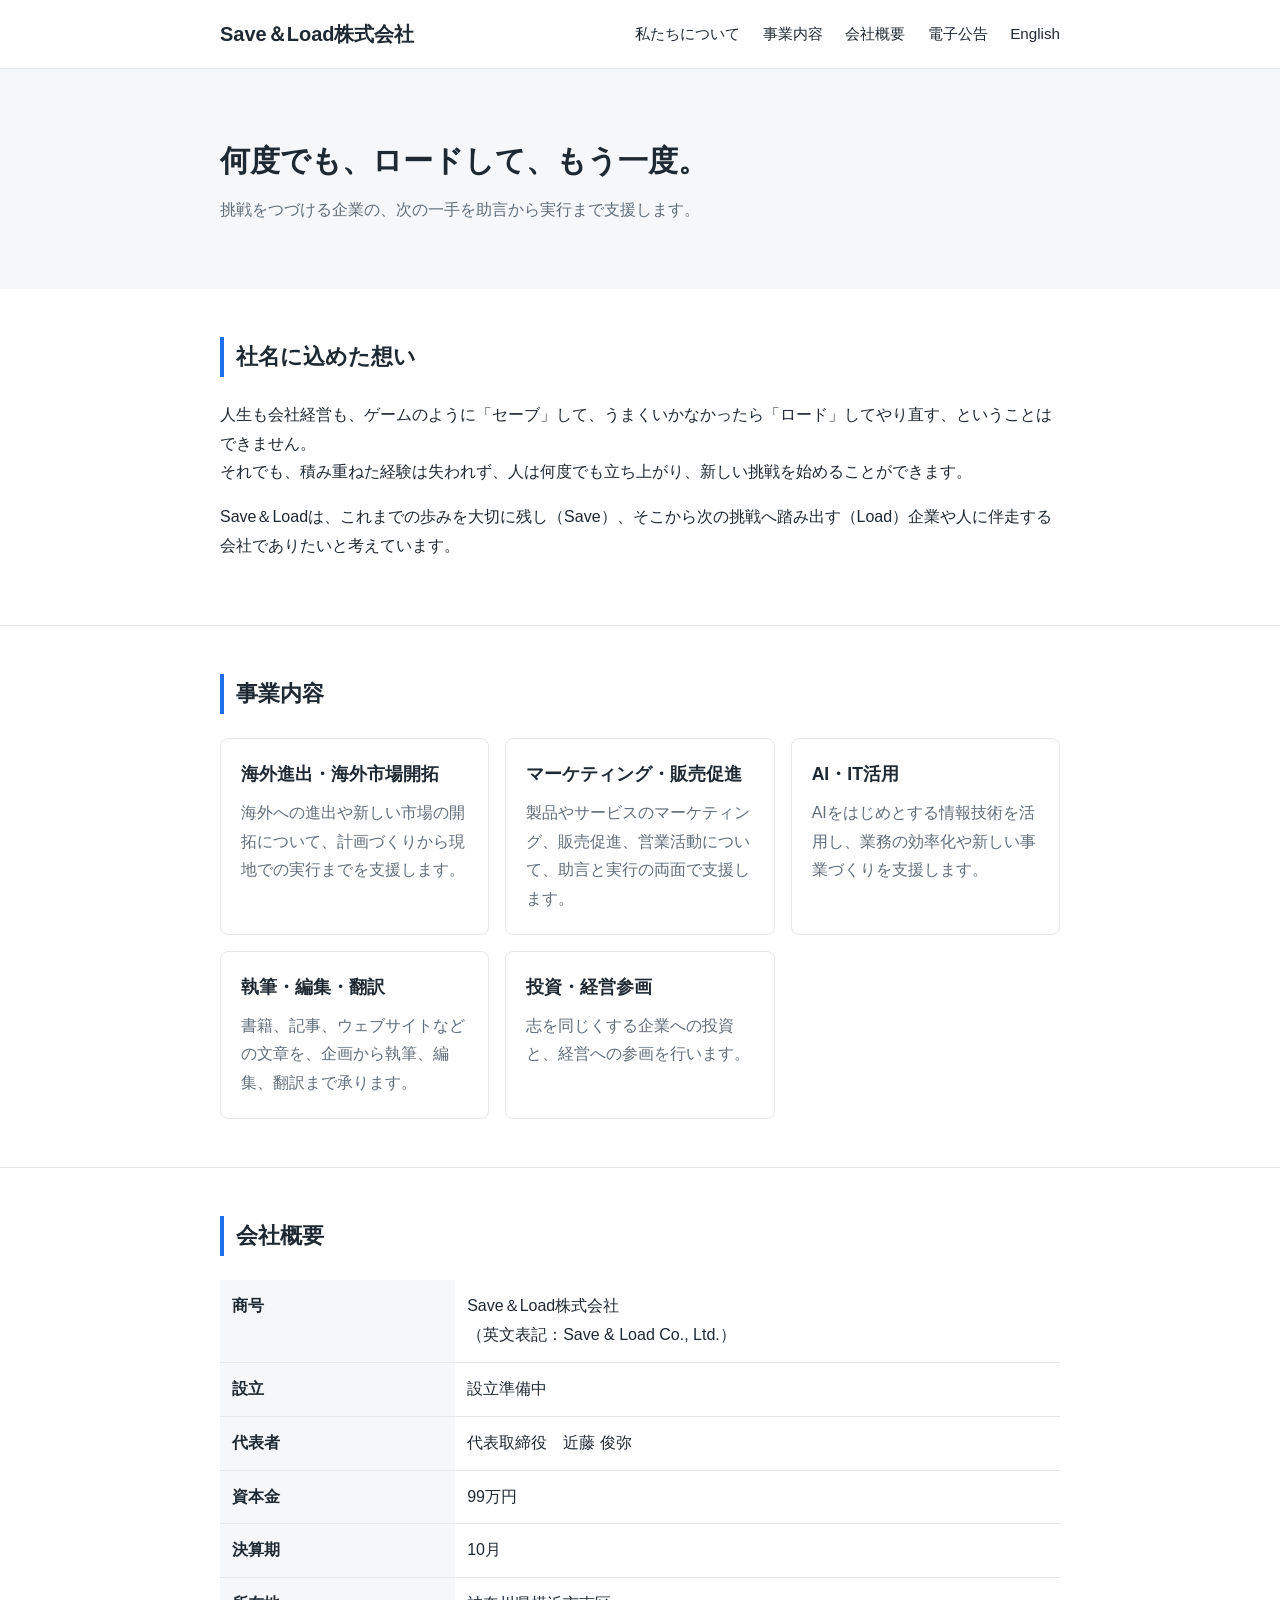
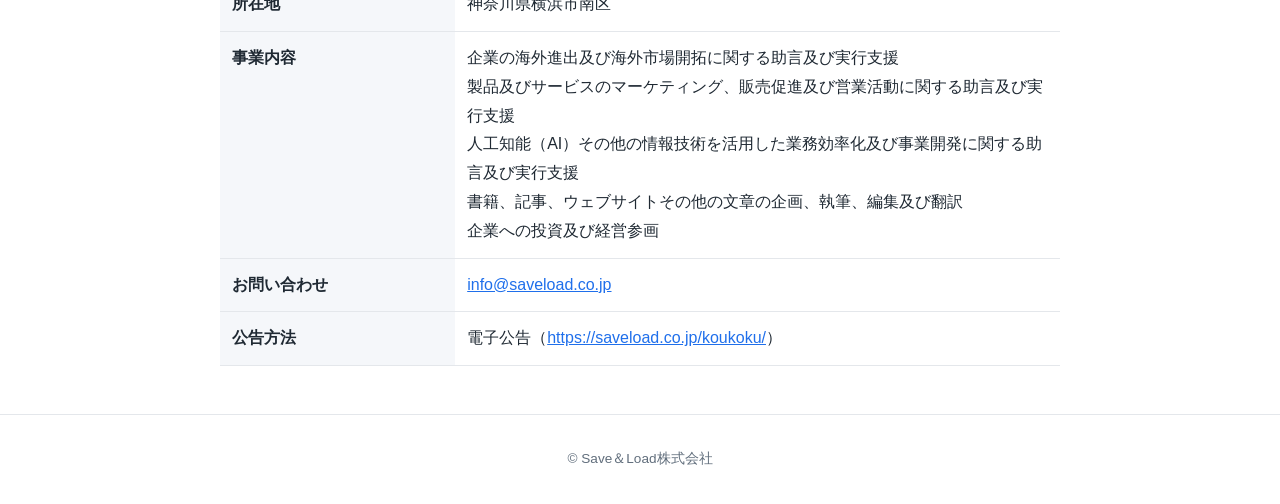
==== index.html @ 1bdacc50 "Add files via upload" ====
<!DOCTYPE html>
<html lang="ja">
<head>
<meta charset="UTF-8">
<meta name="viewport" content="width=device-width,initial-scale=1">
<title>Save＆Load株式会社</title>
<meta name="description" content="Save＆Load株式会社は、海外進出、マーケティング・販売、AI活用による業務効率化と事業開発、執筆・編集・翻訳を、助言から実行まで支援します。">
<link rel="alternate" hreflang="en" href="/en/">
<link rel="stylesheet" href="/style.css">
</head>
<body>
<header>
  <div class="wrap">
    <a class="logo" href="/">Save＆Load株式会社</a>
    <nav>
      <a href="#concept">私たちについて</a>
      <a href="#business">事業内容</a>
      <a href="#about">会社概要</a>
      <a href="/koukoku/">電子公告</a>
      <a href="/en/">English</a>
    </nav>
  </div>
</header>

<div class="hero">
  <div class="wrap">
    <h1>何度でも、ロードして、もう一度。</h1>
    <p>挑戦をつづける企業の、次の一手を助言から実行まで支援します。</p>
  </div>
</div>

<main>
  <section id="concept">
    <div class="wrap">
      <h2>社名に込めた想い</h2>
      <p>人生も会社経営も、ゲームのように「セーブ」して、うまくいかなかったら「ロード」してやり直す、ということはできません。<br>
      それでも、積み重ねた経験は失われず、人は何度でも立ち上がり、新しい挑戦を始めることができます。</p>
      <p>Save＆Loadは、これまでの歩みを大切に残し（Save）、そこから次の挑戦へ踏み出す（Load）企業や人に伴走する会社でありたいと考えています。</p>
    </div>
  </section>

  <section id="business">
    <div class="wrap">
      <h2>事業内容</h2>
      <div class="cards">
        <div class="card"><h3>海外進出・海外市場開拓</h3><p>海外への進出や新しい市場の開拓について、計画づくりから現地での実行までを支援します。</p></div>
        <div class="card"><h3>マーケティング・販売促進</h3><p>製品やサービスのマーケティング、販売促進、営業活動について、助言と実行の両面で支援します。</p></div>
        <div class="card"><h3>AI・IT活用</h3><p>AIをはじめとする情報技術を活用し、業務の効率化や新しい事業づくりを支援します。</p></div>
        <div class="card"><h3>執筆・編集・翻訳</h3><p>書籍、記事、ウェブサイトなどの文章を、企画から執筆、編集、翻訳まで承ります。</p></div>
        <div class="card"><h3>投資・経営参画</h3><p>志を同じくする企業への投資と、経営への参画を行います。</p></div>
      </div>
    </div>
  </section>

  <section id="about">
    <div class="wrap">
      <h2>会社概要</h2>
      <table>
        <tr><th>商号</th><td>Save＆Load株式会社<br>（英文表記：Save &amp; Load Co., Ltd.）</td></tr>
        <tr><th>設立</th><td>設立準備中</td></tr>
        <tr><th>代表者</th><td>代表取締役　近藤 俊弥</td></tr>
        <tr><th>資本金</th><td>99万円</td></tr>
        <tr><th>決算期</th><td>10月</td></tr>
        <!-- 番地まで載せる場合は「〒232-0064 神奈川県横浜市南区別所3-1-19」に書き換え -->
        <tr><th>所在地</th><td>神奈川県横浜市南区</td></tr>
        <tr><th>事業内容</th><td>
          企業の海外進出及び海外市場開拓に関する助言及び実行支援<br>
          製品及びサービスのマーケティング、販売促進及び営業活動に関する助言及び実行支援<br>
          人工知能（AI）その他の情報技術を活用した業務効率化及び事業開発に関する助言及び実行支援<br>
          書籍、記事、ウェブサイトその他の文章の企画、執筆、編集及び翻訳<br>
          企業への投資及び経営参画
        </td></tr>
        <tr><th>お問い合わせ</th><td><a href="mailto:info@saveload.co.jp">info@saveload.co.jp</a></td></tr>
        <tr><th>公告方法</th><td>電子公告（<a href="/koukoku/">https://saveload.co.jp/koukoku/</a>）</td></tr>
      </table>
    </div>
  </section>
</main>

<footer>
  <div class="wrap">&copy; Save＆Load株式会社</div>
</footer>
</body>
</html>
---- style.css ----
:root{--fg:#1f2933;--muted:#616e7c;--line:#e4e7eb;--accent:#1f6feb;--bg:#fff;--soft:#f5f7fa}
*{box-sizing:border-box}
body{margin:0;font-family:"Hiragino Kaku Gothic ProN","Hiragino Sans","Noto Sans JP",Meiryo,sans-serif;color:var(--fg);background:var(--bg);line-height:1.8}
a{color:var(--accent)}
.wrap{max-width:880px;margin:0 auto;padding:0 20px}
header{border-bottom:1px solid var(--line)}
header .wrap{display:flex;justify-content:space-between;align-items:center;flex-wrap:wrap;gap:8px;padding-top:16px;padding-bottom:16px}
.logo{font-weight:700;font-size:1.25rem;text-decoration:none;color:var(--fg)}
nav a{margin-left:18px;text-decoration:none;color:var(--fg);font-size:.95rem}
nav a:hover{color:var(--accent)}
.hero{background:var(--soft);padding:64px 0}
.hero h1{margin:0 0 8px;font-size:1.9rem}
.hero p{margin:0;color:var(--muted)}
section{padding:48px 0;border-bottom:1px solid var(--line)}
h2{font-size:1.4rem;margin:0 0 24px;padding-left:12px;border-left:4px solid var(--accent)}
table{width:100%;border-collapse:collapse}
th,td{text-align:left;vertical-align:top;padding:12px;border-bottom:1px solid var(--line)}
th{width:28%;background:var(--soft);font-weight:600}
.cards{display:grid;grid-template-columns:repeat(auto-fit,minmax(240px,1fr));gap:16px}
.card{border:1px solid var(--line);border-radius:8px;padding:20px}
.card h3{margin:0 0 8px;font-size:1.1rem}
.card p{margin:0;color:var(--muted)}
.notice-list{list-style:none;padding:0;margin:0}
.notice-list li{display:flex;gap:16px;padding:14px 0;border-bottom:1px solid var(--line);flex-wrap:wrap}
.notice-list time{color:var(--muted);min-width:110px}
.note{font-size:.9rem;color:var(--muted)}
footer{padding:32px 0;color:var(--muted);font-size:.85rem;text-align:center}
@media(max-width:600px){th,td{display:block;width:100%}th{border-bottom:none}nav a{margin:0 14px 0 0}}
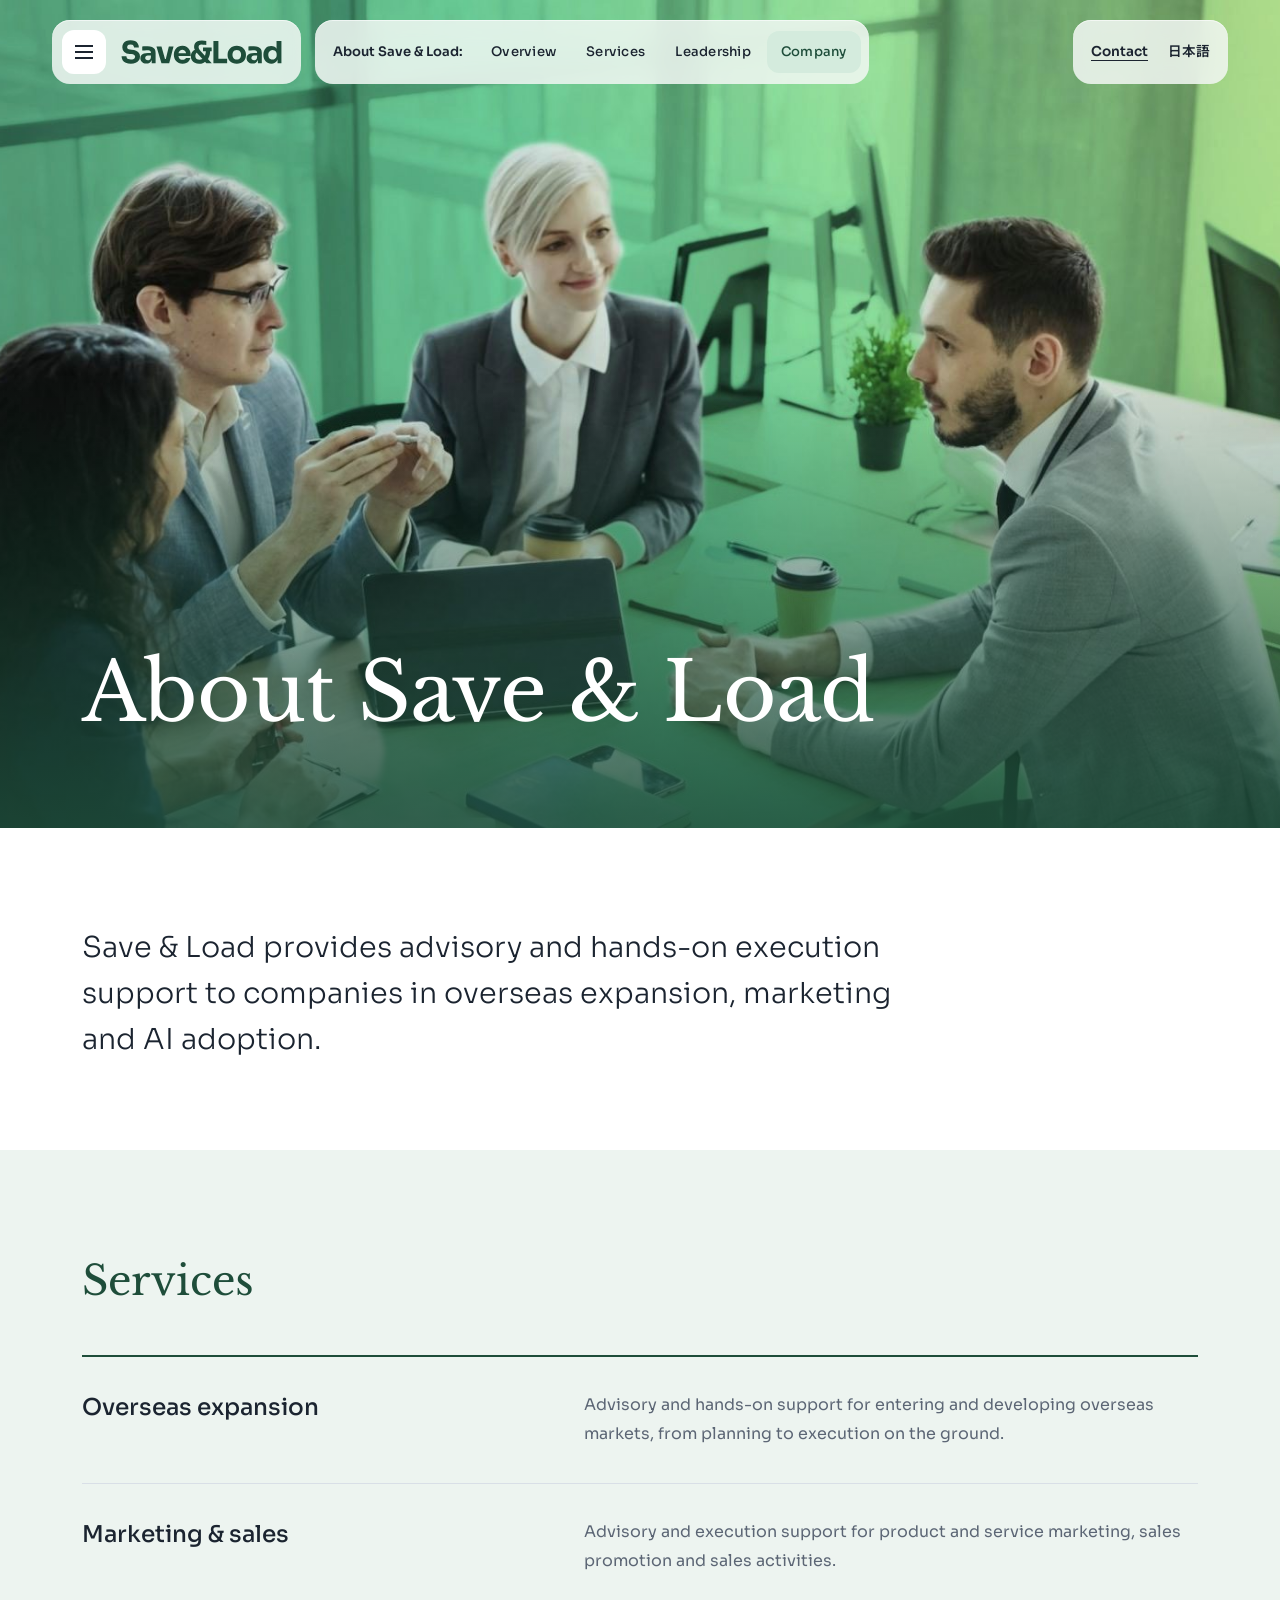
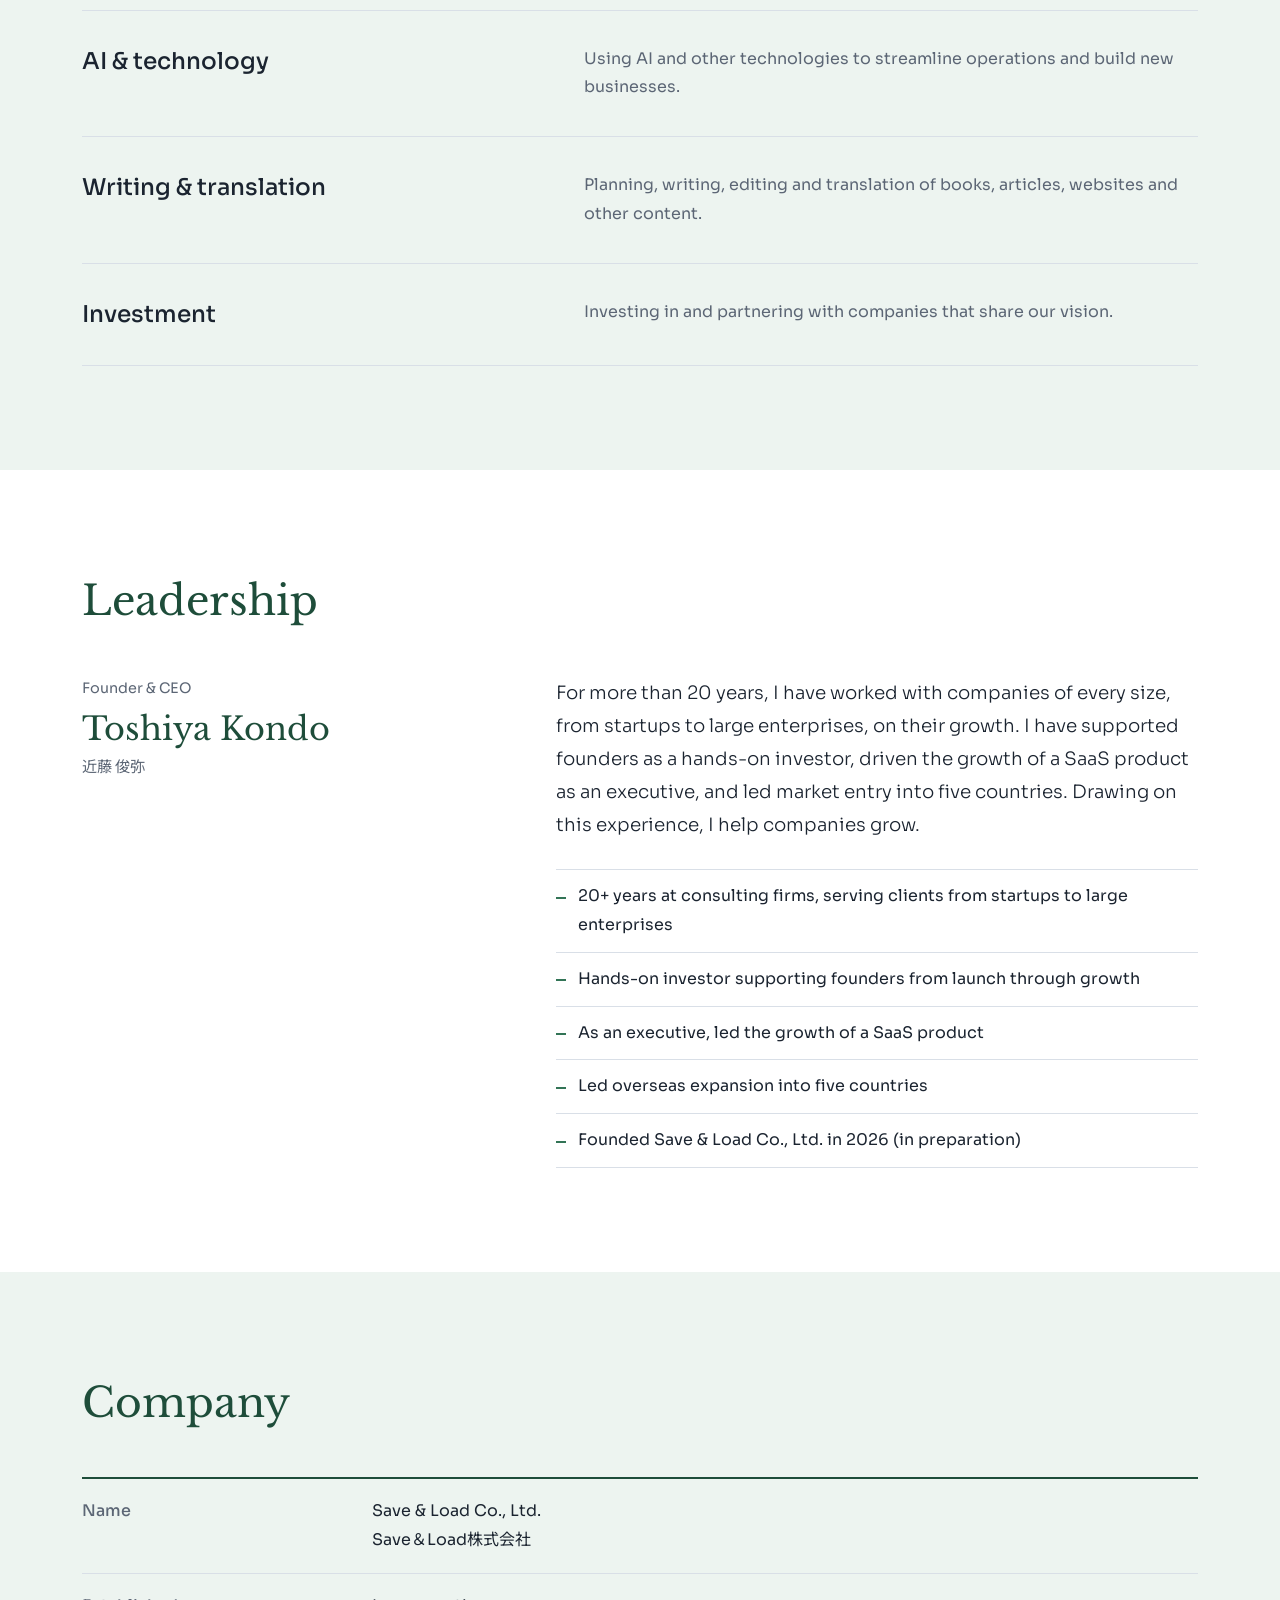
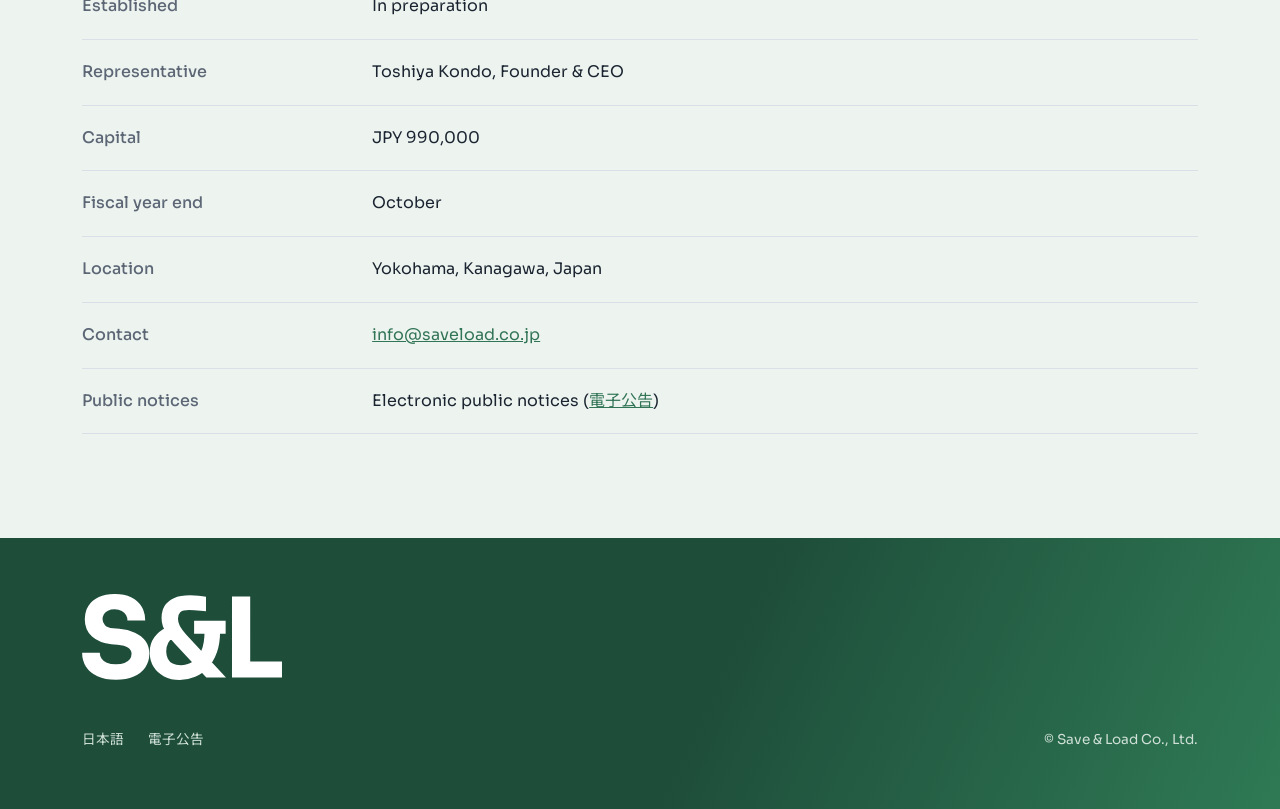
==== commit 9c15dd97: "Add files via upload" ====
--- a/index.html
+++ b/index.html
@@ -1,84 +1,118 @@
 <!DOCTYPE html>
-<html lang="ja">
+<html lang="en">
 <head>
 <meta charset="UTF-8">
 <meta name="viewport" content="width=device-width,initial-scale=1">
-<title>Save＆Load株式会社</title>
-<meta name="description" content="Save＆Load株式会社は、海外進出、マーケティング・販売、AI活用による業務効率化と事業開発、執筆・編集・翻訳を、助言から実行まで支援します。">
-<link rel="alternate" hreflang="en" href="/en/">
+<title>Save &amp; Load Co., Ltd.</title>
+<meta name="description" content="Save & Load Co., Ltd. provides advisory and hands-on execution support for overseas expansion, marketing and sales, AI adoption, and writing and translation.">
+<link rel="icon" href="/favicon.svg" type="image/svg+xml">
+<link rel="apple-touch-icon" href="/apple-touch-icon.png">
+<meta property="og:type" content="website">
+<meta property="og:title" content="Save &amp; Load Co., Ltd.">
+<meta property="og:description" content="Save & Load Co., Ltd. provides advisory and hands-on execution support for overseas expansion, marketing and sales, AI adoption, and writing and translation.">
+<meta property="og:image" content="https://saveload.co.jp/og.png">
+<meta name="twitter:card" content="summary_large_image">
+<link rel="alternate" hreflang="en" href="https://saveload.co.jp/">
+<link rel="alternate" hreflang="ja" href="https://saveload.co.jp/ja/">
 <link rel="stylesheet" href="/style.css">
 </head>
 <body>
-<header>
+<header class="topbar">
   <div class="wrap">
-    <a class="logo" href="/">Save＆Load株式会社</a>
-    <nav>
-      <a href="#concept">私たちについて</a>
-      <a href="#business">事業内容</a>
-      <a href="#about">会社概要</a>
-      <a href="/koukoku/">電子公告</a>
-      <a href="/en/">English</a>
+    <div class="panel brand">
+      <button class="menu-btn" type="button" aria-label="Menu" aria-expanded="false" aria-controls="drawer"><span></span></button>
+      <a href="/"><img src="/logo.svg" alt="Save &amp; Load"></a>
+    </div>
+    <nav class="panel nav" aria-label="About Save &amp; Load">
+      <span class="nav-label">About Save &amp; Load:</span>
+      <ul><li><a href="#overview" class="active">Overview</a></li><li><a href="#services">Services</a></li><li><a href="#leadership">Leadership</a></li><li><a href="#company">Company</a></li></ul>
     </nav>
+    <div class="panel tools"><a href="mailto:info@saveload.co.jp" class="cta">Contact</a><a href="/ja/" lang="ja">日本語</a></div>
   </div>
+  <nav class="drawer" id="drawer" aria-label="Menu"><ul><li><a href="#overview">Overview</a></li><li><a href="#services">Services</a></li><li><a href="#leadership">Leadership</a></li><li><a href="#company">Company</a></li><li><a href="mailto:info@saveload.co.jp">Contact</a></li><li><a href="/ja/">日本語</a></li></ul></nav>
 </header>
+<main>
+  <div class="hero" style="--photo:url(/hero.jpg)">
+    <div class="wrap"><h1>About <span style="white-space:nowrap">Save &amp; Load</span></h1></div>
+  </div>
 
-<div class="hero">
-  <div class="wrap">
-    <h1>何度でも、ロードして、もう一度。</h1>
-    <p>挑戦をつづける企業の、次の一手を助言から実行まで支援します。</p>
+  <div class="intro" id="overview">
+    <div class="wrap">
+      <p class="statement">Save &amp; Load provides advisory and hands-on execution support to companies in overseas expansion, marketing and AI adoption.</p>
+    </div>
   </div>
-</div>
 
-<main>
-  <section id="concept">
+  <section id="services" class="tint">
     <div class="wrap">
-      <h2>社名に込めた想い</h2>
-      <p>人生も会社経営も、ゲームのように「セーブ」して、うまくいかなかったら「ロード」してやり直す、ということはできません。<br>
-      それでも、積み重ねた経験は失われず、人は何度でも立ち上がり、新しい挑戦を始めることができます。</p>
-      <p>Save＆Loadは、これまでの歩みを大切に残し（Save）、そこから次の挑戦へ踏み出す（Load）企業や人に伴走する会社でありたいと考えています。</p>
+      <div class="sec-head"><h2>Services</h2></div>
+      <ul class="services">
+        <li><h3>Overseas expansion</h3><p>Advisory and hands-on support for entering and developing overseas markets, from planning to execution on the ground.</p></li>
+        <li><h3>Marketing &amp; sales</h3><p>Advisory and execution support for product and service marketing, sales promotion and sales activities.</p></li>
+        <li><h3>AI &amp; technology</h3><p>Using AI and other technologies to streamline operations and build new businesses.</p></li>
+        <li><h3>Writing &amp; translation</h3><p>Planning, writing, editing and translation of books, articles, websites and other content.</p></li>
+        <li><h3>Investment</h3><p>Investing in and partnering with companies that share our vision.</p></li>
+      </ul>
     </div>
   </section>
 
-  <section id="business">
+  <section id="leadership">
     <div class="wrap">
-      <h2>事業内容</h2>
-      <div class="cards">
-        <div class="card"><h3>海外進出・海外市場開拓</h3><p>海外への進出や新しい市場の開拓について、計画づくりから現地での実行までを支援します。</p></div>
-        <div class="card"><h3>マーケティング・販売促進</h3><p>製品やサービスのマーケティング、販売促進、営業活動について、助言と実行の両面で支援します。</p></div>
-        <div class="card"><h3>AI・IT活用</h3><p>AIをはじめとする情報技術を活用し、業務の効率化や新しい事業づくりを支援します。</p></div>
-        <div class="card"><h3>執筆・編集・翻訳</h3><p>書籍、記事、ウェブサイトなどの文章を、企画から執筆、編集、翻訳まで承ります。</p></div>
-        <div class="card"><h3>投資・経営参画</h3><p>志を同じくする企業への投資と、経営への参画を行います。</p></div>
+      <div class="sec-head"><h2>Leadership</h2></div>
+      <div class="profile">
+        <div class="who">
+          <p class="role">Founder &amp; CEO</p>
+          <p class="name">Toshiya Kondo</p>
+          <p class="alt" lang="ja">近藤 俊弥</p>
+        </div>
+        <div class="msg">
+          <p>For more than 20 years, I have worked with companies of every size, from startups to large enterprises, on their growth. I have supported founders as a hands-on investor, driven the growth of a SaaS product as an executive, and led market entry into five countries. Drawing on this experience, I help companies grow.</p>
+          <ul class="career highlights">
+            <li>20+ years at consulting firms, serving clients from startups to large enterprises</li>
+            <li>Hands-on investor supporting founders from launch through growth</li>
+            <li>As an executive, led the growth of a SaaS product</li>
+            <li>Led overseas expansion into five countries</li>
+            <li>Founded Save &amp; Load Co., Ltd. in 2026 (in preparation)</li>
+          </ul>
+        </div>
       </div>
     </div>
   </section>
 
-  <section id="about">
+  <section id="company" class="tint">
     <div class="wrap">
-      <h2>会社概要</h2>
-      <table>
-        <tr><th>商号</th><td>Save＆Load株式会社<br>（英文表記：Save &amp; Load Co., Ltd.）</td></tr>
-        <tr><th>設立</th><td>設立準備中</td></tr>
-        <tr><th>代表者</th><td>代表取締役　近藤 俊弥</td></tr>
-        <tr><th>資本金</th><td>99万円</td></tr>
-        <tr><th>決算期</th><td>10月</td></tr>
-        <!-- 番地まで載せる場合は「〒232-0064 神奈川県横浜市南区別所3-1-19」に書き換え -->
-        <tr><th>所在地</th><td>神奈川県横浜市南区</td></tr>
-        <tr><th>事業内容</th><td>
-          企業の海外進出及び海外市場開拓に関する助言及び実行支援<br>
-          製品及びサービスのマーケティング、販売促進及び営業活動に関する助言及び実行支援<br>
-          人工知能（AI）その他の情報技術を活用した業務効率化及び事業開発に関する助言及び実行支援<br>
-          書籍、記事、ウェブサイトその他の文章の企画、執筆、編集及び翻訳<br>
-          企業への投資及び経営参画
-        </td></tr>
-        <tr><th>お問い合わせ</th><td><a href="mailto:info@saveload.co.jp">info@saveload.co.jp</a></td></tr>
-        <tr><th>公告方法</th><td>電子公告（<a href="/koukoku/">https://saveload.co.jp/koukoku/</a>）</td></tr>
+      <div class="sec-head"><h2>Company</h2></div>
+      <table class="info">
+        <tr><th>Name</th><td>Save &amp; Load Co., Ltd.<br><span lang="ja">Save＆Load株式会社</span></td></tr>
+        <tr><th>Established</th><td>In preparation</td></tr>
+        <tr><th>Representative</th><td>Toshiya Kondo, Founder &amp; CEO</td></tr>
+        <tr><th>Capital</th><td>JPY 990,000</td></tr>
+        <tr><th>Fiscal year end</th><td>October</td></tr>
+        <tr><th>Location</th><td>Yokohama, Kanagawa, Japan</td></tr>
+        <tr><th>Contact</th><td><a href="mailto:info@saveload.co.jp">info@saveload.co.jp</a></td></tr>
+        <tr><th>Public notices</th><td>Electronic public notices (<a href="/koukoku/" lang="ja">電子公告</a>)</td></tr>
       </table>
     </div>
   </section>
 </main>
 
 <footer>
-  <div class="wrap">&copy; Save＆Load株式会社</div>
+  <div class="wrap foot-mark"><img class="mark" src="/mark-white.svg" alt="Save &amp; Load"></div>
+  <div class="wrap">
+    <nav aria-label="Footer"><a href="/ja/" lang="ja">日本語</a><a href="/koukoku/" lang="ja">電子公告</a></nav>
+    <span>&copy; Save &amp; Load Co., Ltd.</span>
+  </div>
 </footer>
+<script>
+(function(){
+  var btn=document.querySelector('.menu-btn'),dr=document.getElementById('drawer');
+  btn.addEventListener('click',function(){var o=dr.classList.toggle('open');btn.setAttribute('aria-expanded',o)});
+  dr.addEventListener('click',function(e){if(e.target.tagName==='A'){dr.classList.remove('open');btn.setAttribute('aria-expanded','false')}});
+  var links=[].slice.call(document.querySelectorAll('.nav a[href^="#"]'));
+  if(!('IntersectionObserver' in window)||!links.length)return;
+  var map={};links.forEach(function(a){map[a.getAttribute('href').slice(1)]=a});
+  var io=new IntersectionObserver(function(es){es.forEach(function(e){if(e.isIntersecting){links.forEach(function(l){l.classList.remove('active')});var a=map[e.target.id];if(a)a.classList.add('active')}})},{rootMargin:'-45% 0px -50% 0px'});
+  Object.keys(map).forEach(function(id){var s=document.getElementById(id);if(s)io.observe(s)});
+})();
+</script>
 </body>
 </html>
--- a/style.css
+++ b/style.css
@@ -1,28 +1,130 @@
-:root{--fg:#1f2933;--muted:#616e7c;--line:#e4e7eb;--accent:#1f6feb;--bg:#fff;--soft:#f5f7fa}
+@import url("https://fonts.googleapis.com/css2?family=Sora:wght@300;400;500;600&family=Libre+Baskerville&family=Noto+Sans+JP:wght@300;400;500;700&family=Noto+Serif+JP:wght@500;600&display=swap");
+
+/* 蒼 (ao) palette — the traditional green-leaning blue */
+:root{
+  --ao:#327456;
+  --ao-deep:#1E4D3A;
+  --ao-pale:#EDF4F0;
+  --ink:#1B2430;
+  --muted:#5C6675;
+  --line:#D9DFE7;
+  --glass:rgba(244,247,245,.86);
+  --serif:"Libre Baskerville","Noto Serif JP",serif;
+  --sans:"Sora","Noto Sans JP","Hiragino Sans",sans-serif;
+}
+:lang(ja){--sans:"Noto Sans JP","Sora","Hiragino Sans",sans-serif;--serif:"Noto Serif JP","Libre Baskerville",serif}
 *{box-sizing:border-box}
-body{margin:0;font-family:"Hiragino Kaku Gothic ProN","Hiragino Sans","Noto Sans JP",Meiryo,sans-serif;color:var(--fg);background:var(--bg);line-height:1.8}
-a{color:var(--accent)}
-.wrap{max-width:880px;margin:0 auto;padding:0 20px}
-header{border-bottom:1px solid var(--line)}
-header .wrap{display:flex;justify-content:space-between;align-items:center;flex-wrap:wrap;gap:8px;padding-top:16px;padding-bottom:16px}
-.logo{font-weight:700;font-size:1.25rem;text-decoration:none;color:var(--fg)}
-nav a{margin-left:18px;text-decoration:none;color:var(--fg);font-size:.95rem}
-nav a:hover{color:var(--accent)}
-.hero{background:var(--soft);padding:64px 0}
-.hero h1{margin:0 0 8px;font-size:1.9rem}
-.hero p{margin:0;color:var(--muted)}
-section{padding:48px 0;border-bottom:1px solid var(--line)}
-h2{font-size:1.4rem;margin:0 0 24px;padding-left:12px;border-left:4px solid var(--accent)}
-table{width:100%;border-collapse:collapse}
-th,td{text-align:left;vertical-align:top;padding:12px;border-bottom:1px solid var(--line)}
-th{width:28%;background:var(--soft);font-weight:600}
-.cards{display:grid;grid-template-columns:repeat(auto-fit,minmax(240px,1fr));gap:16px}
-.card{border:1px solid var(--line);border-radius:8px;padding:20px}
-.card h3{margin:0 0 8px;font-size:1.1rem}
-.card p{margin:0;color:var(--muted)}
-.notice-list{list-style:none;padding:0;margin:0}
-.notice-list li{display:flex;gap:16px;padding:14px 0;border-bottom:1px solid var(--line);flex-wrap:wrap}
-.notice-list time{color:var(--muted);min-width:110px}
+html{scroll-behavior:smooth}
+@media (prefers-reduced-motion:reduce){html{scroll-behavior:auto}}
+body{margin:0;background:#fff;color:var(--ink);font-family:var(--sans);font-size:16px;line-height:1.8;-webkit-font-smoothing:antialiased}
+a{color:inherit}
+a:focus-visible,button:focus-visible{outline:2px solid var(--ao);outline-offset:3px}
+.wrap{max-width:1180px;margin:0 auto;padding:0 32px}
+section[id]{scroll-margin-top:110px}
+
+/* ---------- floating header: three glass panels ---------- */
+.topbar{position:fixed;top:20px;left:0;right:0;z-index:20;pointer-events:none}
+.topbar .wrap{display:flex;align-items:center;gap:14px;max-width:1240px}
+.panel{pointer-events:auto;display:flex;align-items:center;gap:6px;height:64px;padding:0 10px;background:var(--glass);border-radius:18px;
+  -webkit-backdrop-filter:blur(14px) saturate(1.3);backdrop-filter:blur(14px) saturate(1.3);box-shadow:0 1px 0 rgba(255,255,255,.6) inset}
+.panel.brand{padding:0 18px 0 10px}
+.menu-btn{width:44px;height:44px;border:0;border-radius:12px;background:#fff;display:grid;place-items:center;cursor:pointer}
+.menu-btn span,.menu-btn span::before,.menu-btn span::after{display:block;width:18px;height:2px;background:var(--ink);position:relative;content:""}
+.menu-btn span::before{position:absolute;top:-6px}.menu-btn span::after{position:absolute;top:6px}
+.brand a{display:block;line-height:0;margin-left:8px}
+.brand img{height:26px;width:auto}
+.panel.nav{flex:0 1 auto;padding:0 8px}
+.nav-label{font-weight:600;font-size:.82rem;padding:0 8px 0 10px;white-space:nowrap}
+.nav ul{display:flex;gap:2px;margin:0;padding:0;list-style:none}
+.nav a{display:block;padding:9px 14px;border-radius:12px;text-decoration:none;font-size:.82rem;font-weight:500;letter-spacing:.02em;white-space:nowrap}
+.nav a:hover{background:rgba(50,116,86,.10)}
+.nav a.active{background:#D4EBDD;color:var(--ao-deep)}
+.panel.tools{margin-left:auto;padding:0 18px;gap:20px}
+.tools a{text-decoration:none;font-size:.85rem;font-weight:600}
+.tools a.cta{text-decoration:underline;text-underline-offset:4px}
+/* drawer for small screens / menu button */
+.drawer{pointer-events:auto;display:none;margin:10px auto 0;max-width:1240px;padding:0 32px}
+.drawer.open{display:block}
+.drawer ul{list-style:none;margin:0;padding:10px;background:var(--glass);border-radius:18px;-webkit-backdrop-filter:blur(14px);backdrop-filter:blur(14px)}
+.drawer a{display:block;padding:12px 14px;border-radius:12px;text-decoration:none;font-weight:500}
+.drawer a:hover{background:rgba(50,116,86,.10)}
+
+/* ---------- hero ---------- */
+.hero{position:relative;min-height:min(92vh,860px);display:flex;align-items:flex-end;color:#fff;
+  background:
+    linear-gradient(180deg,rgba(30,77,58,0) 0%,rgba(30,77,58,0) 45%,rgba(30,77,58,.85) 100%),
+    var(--photo, radial-gradient(120% 90% at 85% 10%,#4A9172 0%,#327456 45%,#1E4D3A 100%));
+  background-size:cover;background-position:center 30%}
+.hero .wrap{width:100%;padding-top:140px;padding-bottom:88px}
+.hero h1{margin:0;font-family:"Libre Baskerville",serif;font-weight:400;font-size:clamp(2.6rem,6.4vw,5.2rem);line-height:1.15;letter-spacing:-.01em}
+
+/* ---------- content ---------- */
+.intro{padding:96px 0 88px}
+.statement{margin:0;max-width:30em;font-weight:300;font-size:clamp(1.3rem,2.3vw,1.8rem);line-height:1.6}
+:lang(ja) .statement{line-height:1.8}
+section{padding:104px 0}
+section.tint{background:var(--ao-pale)}
+.sec-head{margin-bottom:48px}
+h2{margin:0;font-family:var(--serif);font-weight:400;font-size:clamp(1.8rem,3.2vw,2.6rem);line-height:1.3;color:var(--ao-deep)}
+:lang(ja) h2{font-weight:600}
+
+.services{list-style:none;margin:0;padding:0;border-top:2px solid var(--ao-deep)}
+.services li{display:grid;grid-template-columns:1fr 1.4fr;gap:12px 64px;padding:34px 0;border-bottom:1px solid var(--line)}
+.services h3{margin:0;font-weight:500;font-size:clamp(1.15rem,1.9vw,1.45rem);line-height:1.45}
+.services p{margin:0;color:var(--muted)}
+
+.profile{display:grid;grid-template-columns:1fr 1.6fr;gap:32px 72px;align-items:start}
+.who .role{margin:0;color:var(--muted);font-size:.9rem}
+.who .name{margin:6px 0 2px;font-family:var(--serif);font-size:2rem;line-height:1.35;color:var(--ao-deep)}
+.who .alt{margin:0;color:var(--muted);font-size:.95rem}
+.msg p{margin:0 0 1.2em;font-weight:300;font-size:1.15rem;line-height:1.8}
+.career{list-style:none;margin:28px 0 0;padding:0;border-top:1px solid var(--line)}
+.career li{display:grid;grid-template-columns:5em 1fr;gap:16px;padding:12px 0;border-bottom:1px solid var(--line);color:var(--muted)}
+.career time{color:var(--ao-deep);font-weight:500}
+.career.highlights li{display:block;position:relative;padding-left:22px;color:var(--ink)}
+.career.highlights li::before{content:"";position:absolute;left:0;top:calc(12px + .9em);width:10px;height:2px;background:var(--ao)}
+
+.info{width:100%;border-collapse:collapse;border-top:2px solid var(--ao-deep)}
+.info th,.info td{text-align:left;vertical-align:top;padding:18px 0;border-bottom:1px solid var(--line)}
+.info th{width:26%;font-weight:500;color:var(--muted);padding-right:24px}
+.info td a{color:var(--ao)}
+
+/* notice page */
+.page-title{background:var(--ao-deep);color:#fff}
+.page-title .wrap{padding-top:150px;padding-bottom:64px}
+.page-title h1{margin:0;font-family:var(--serif);font-weight:600;font-size:clamp(2rem,4vw,2.8rem)}
+.notice-list{list-style:none;padding:0;margin:32px 0 0;border-top:2px solid var(--ao-deep)}
+.notice-list li{display:flex;gap:24px;flex-wrap:wrap;padding:18px 0;border-bottom:1px solid var(--line)}
+.notice-list time{color:var(--muted);min-width:120px}
+.notice-list a{color:var(--ao)}
 .note{font-size:.9rem;color:var(--muted)}
-footer{padding:32px 0;color:var(--muted);font-size:.85rem;text-align:center}
-@media(max-width:600px){th,td{display:block;width:100%}th{border-bottom:none}nav a{margin:0 14px 0 0}}
+
+footer{background:linear-gradient(115deg,var(--ao-deep) 0%,var(--ao-deep) 55%,#2F7A55 100%);color:#CFE0D7;padding:56px 0;font-size:.85rem}
+footer .wrap{display:flex;justify-content:space-between;align-items:center;gap:16px;flex-wrap:wrap}
+footer img{height:24px;width:auto;display:block}
+footer .foot-mark{display:block;margin-bottom:48px}
+footer img.mark{height:auto;width:clamp(120px,16vw,200px)}
+footer nav{display:flex;gap:24px}
+footer a{color:#CFE0D7;text-decoration:none}
+footer a:hover{color:#fff;text-decoration:underline}
+
+@media (max-width:980px){
+  .panel.nav{display:none}
+}
+@media (max-width:820px){
+  .wrap{padding:0 18px}
+  .topbar{top:12px}
+  .topbar .wrap{gap:10px}
+  .panel{height:56px}
+  .brand img{height:22px}
+  .panel.tools{padding:0 14px;gap:14px}
+  .drawer{padding:0 18px}
+  .hero{min-height:78vh}
+  .hero .wrap{padding-top:110px;padding-bottom:56px}
+  .intro{padding:64px 0}
+  section{padding:72px 0}
+  .services li,.profile{grid-template-columns:1fr}
+  .info th,.info td{display:block;width:100%;padding:4px 0}
+  .info th{padding-top:18px;border-bottom:none}
+}
+@media (max-width:420px){ .tools a.cta{display:none} }
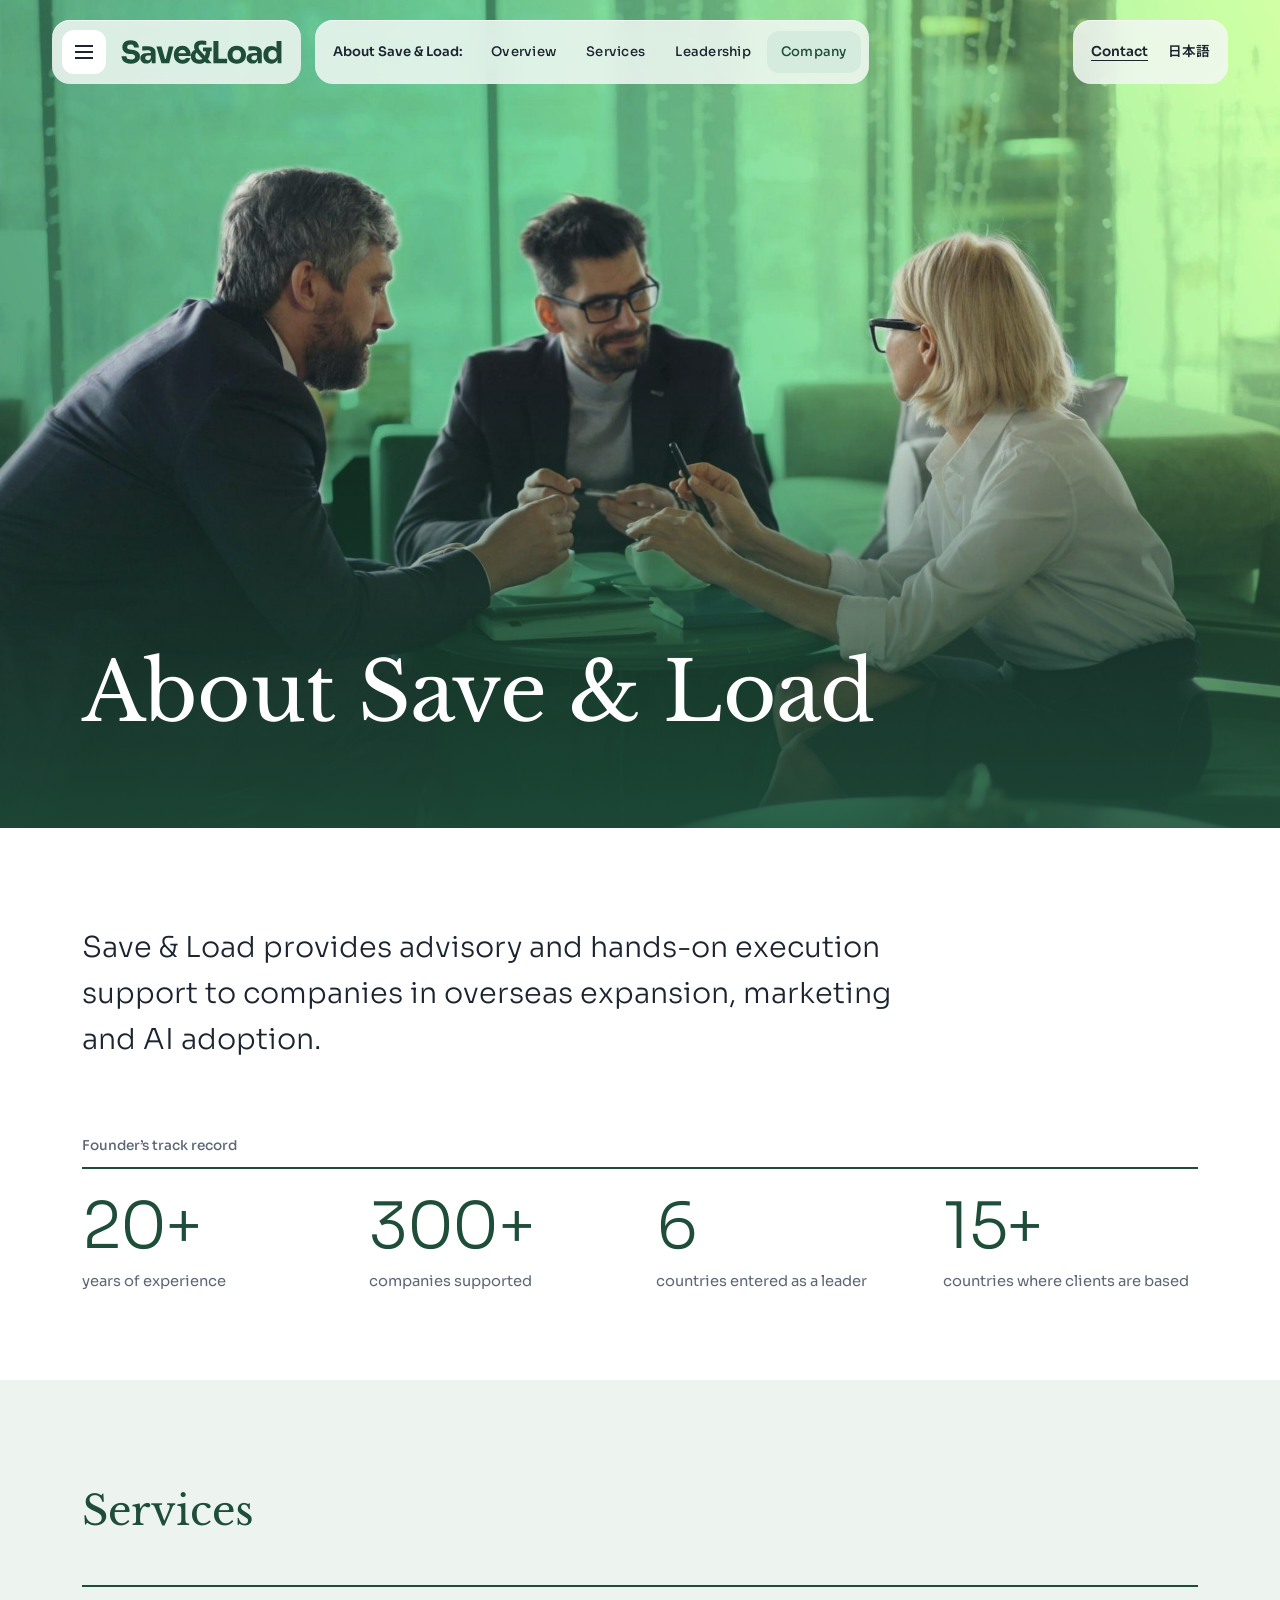
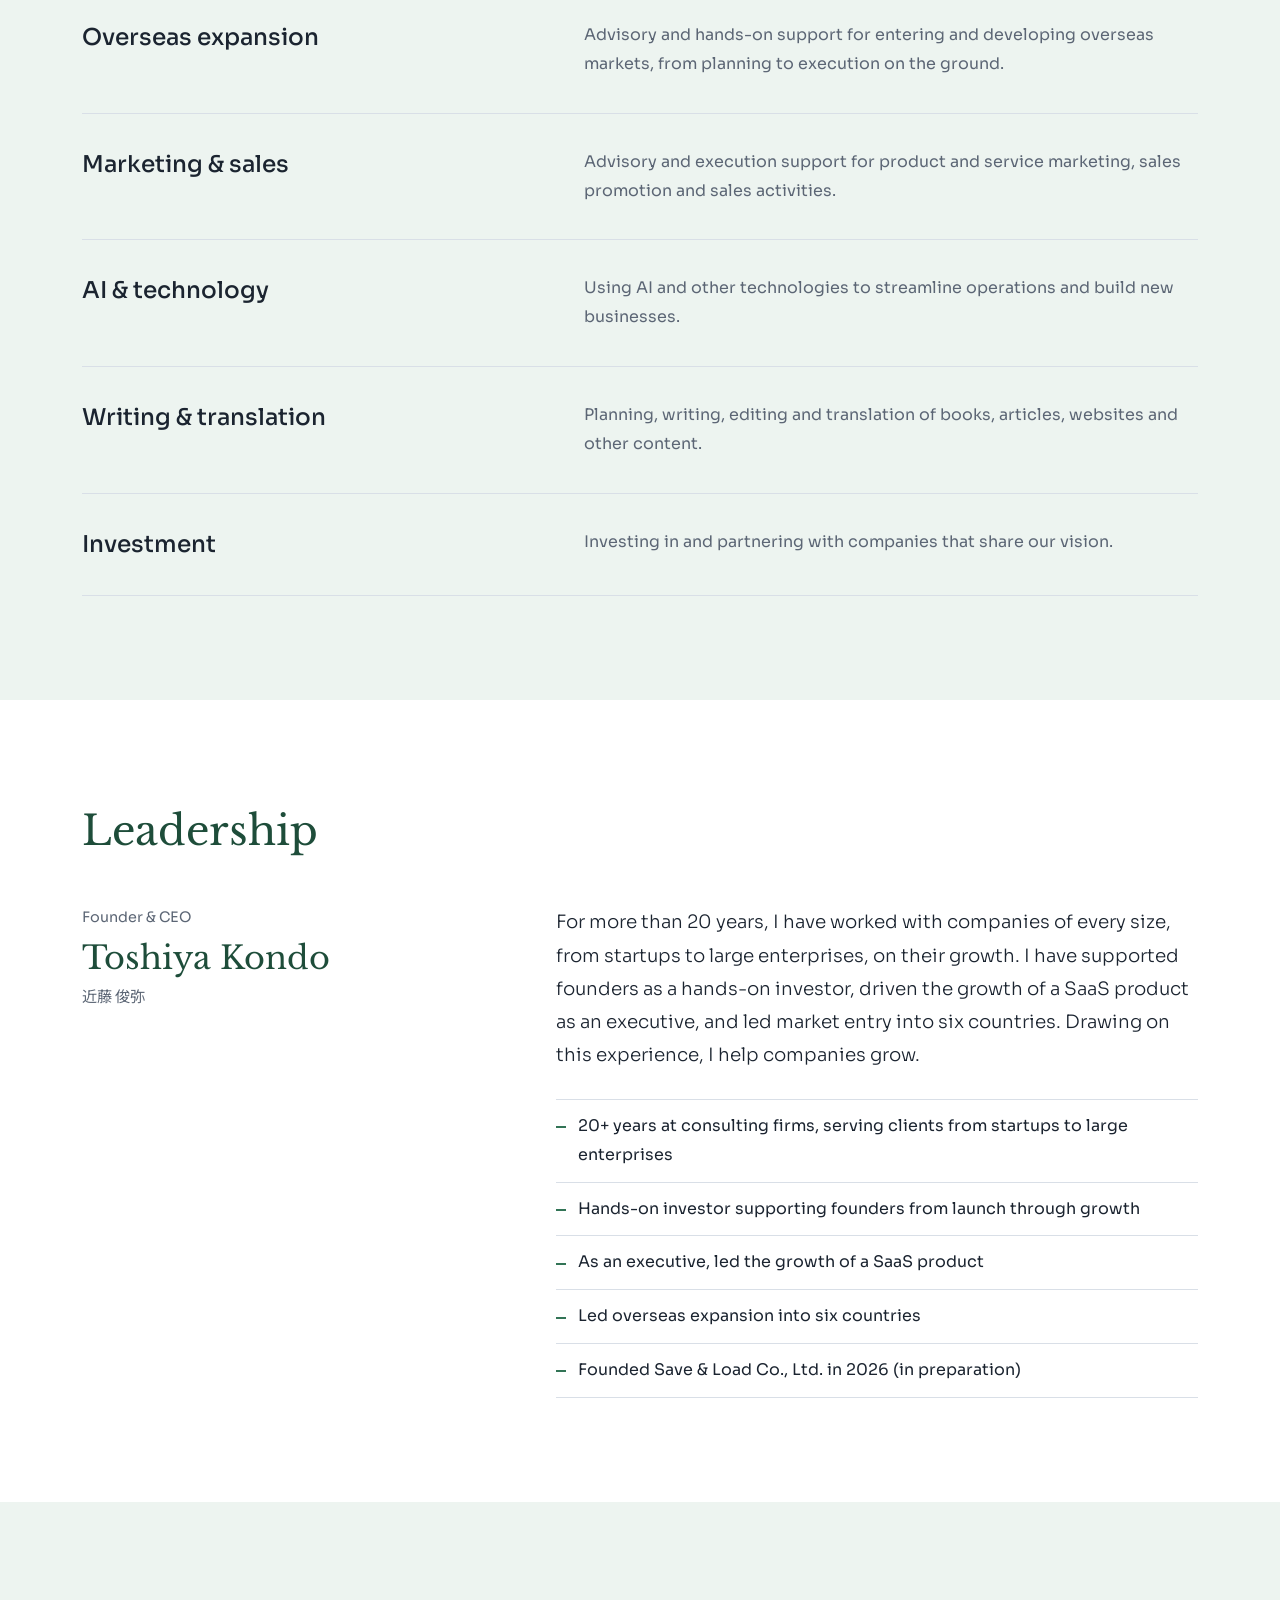
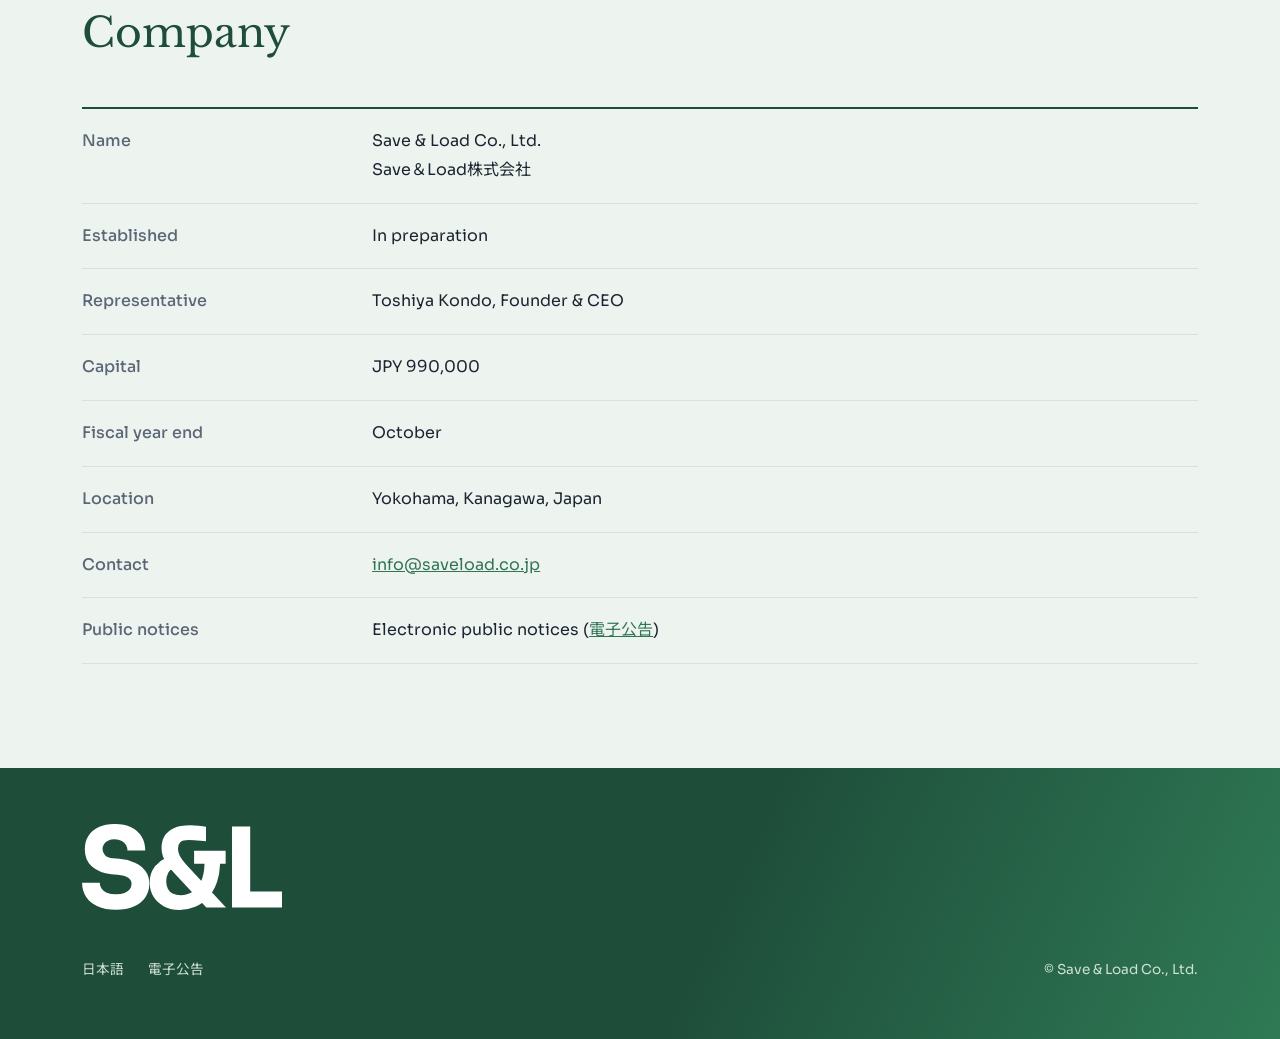
==== commit 2a7d7e46: "Add files via upload" ====
--- a/index.html
+++ b/index.html
@@ -39,6 +39,15 @@
   <div class="intro" id="overview">
     <div class="wrap">
       <p class="statement">Save &amp; Load provides advisory and hands-on execution support to companies in overseas expansion, marketing and AI adoption.</p>
+      <div class="track">
+        <p class="track-label">Founder&rsquo;s track record</p>
+        <ul class="figures">
+          <li><span class="num">20+</span><span class="label">years of experience</span></li>
+          <li><span class="num">300+</span><span class="label">companies supported</span></li>
+          <li><span class="num">6</span><span class="label">countries entered as a leader</span></li>
+          <li><span class="num">15+</span><span class="label">countries where clients are based</span></li>
+        </ul>
+      </div>
     </div>
   </div>
 
@@ -65,12 +74,12 @@
           <p class="alt" lang="ja">近藤 俊弥</p>
         </div>
         <div class="msg">
-          <p>For more than 20 years, I have worked with companies of every size, from startups to large enterprises, on their growth. I have supported founders as a hands-on investor, driven the growth of a SaaS product as an executive, and led market entry into five countries. Drawing on this experience, I help companies grow.</p>
+          <p>For more than 20 years, I have worked with companies of every size, from startups to large enterprises, on their growth. I have supported founders as a hands-on investor, driven the growth of a SaaS product as an executive, and led market entry into six countries. Drawing on this experience, I help companies grow.</p>
           <ul class="career highlights">
             <li>20+ years at consulting firms, serving clients from startups to large enterprises</li>
             <li>Hands-on investor supporting founders from launch through growth</li>
             <li>As an executive, led the growth of a SaaS product</li>
-            <li>Led overseas expansion into five countries</li>
+            <li>Led overseas expansion into six countries</li>
             <li>Founded Save &amp; Load Co., Ltd. in 2026 (in preparation)</li>
           </ul>
         </div>
--- a/style.css
+++ b/style.css
@@ -62,6 +62,13 @@
 .intro{padding:96px 0 88px}
 .statement{margin:0;max-width:30em;font-weight:300;font-size:clamp(1.3rem,2.3vw,1.8rem);line-height:1.6}
 :lang(ja) .statement{line-height:1.8}
+.track{margin-top:72px}
+.track-label{margin:0 0 8px;font-size:.85rem;font-weight:500;color:var(--muted)}
+.figures{display:grid;grid-template-columns:repeat(4,1fr);gap:0 32px;margin:0;padding:0;list-style:none;border-top:2px solid var(--ao-deep)}
+.figures li{padding-top:24px}
+.figures .num{display:block;font-weight:300;font-size:clamp(2.6rem,5vw,4rem);line-height:1.05;color:var(--ao-deep);letter-spacing:-.02em}
+.figures .num small{font-size:.38em;font-weight:500;margin-left:.15em;letter-spacing:0}
+.figures .label{display:block;margin-top:10px;color:var(--muted);font-size:.92rem;line-height:1.5}
 section{padding:104px 0}
 section.tint{background:var(--ao-pale)}
 .sec-head{margin-bottom:48px}
@@ -124,6 +131,7 @@
   .intro{padding:64px 0}
   section{padding:72px 0}
   .services li,.profile{grid-template-columns:1fr}
+  .figures{grid-template-columns:1fr 1fr;gap:24px 20px}
   .info th,.info td{display:block;width:100%;padding:4px 0}
   .info th{padding-top:18px;border-bottom:none}
 }
